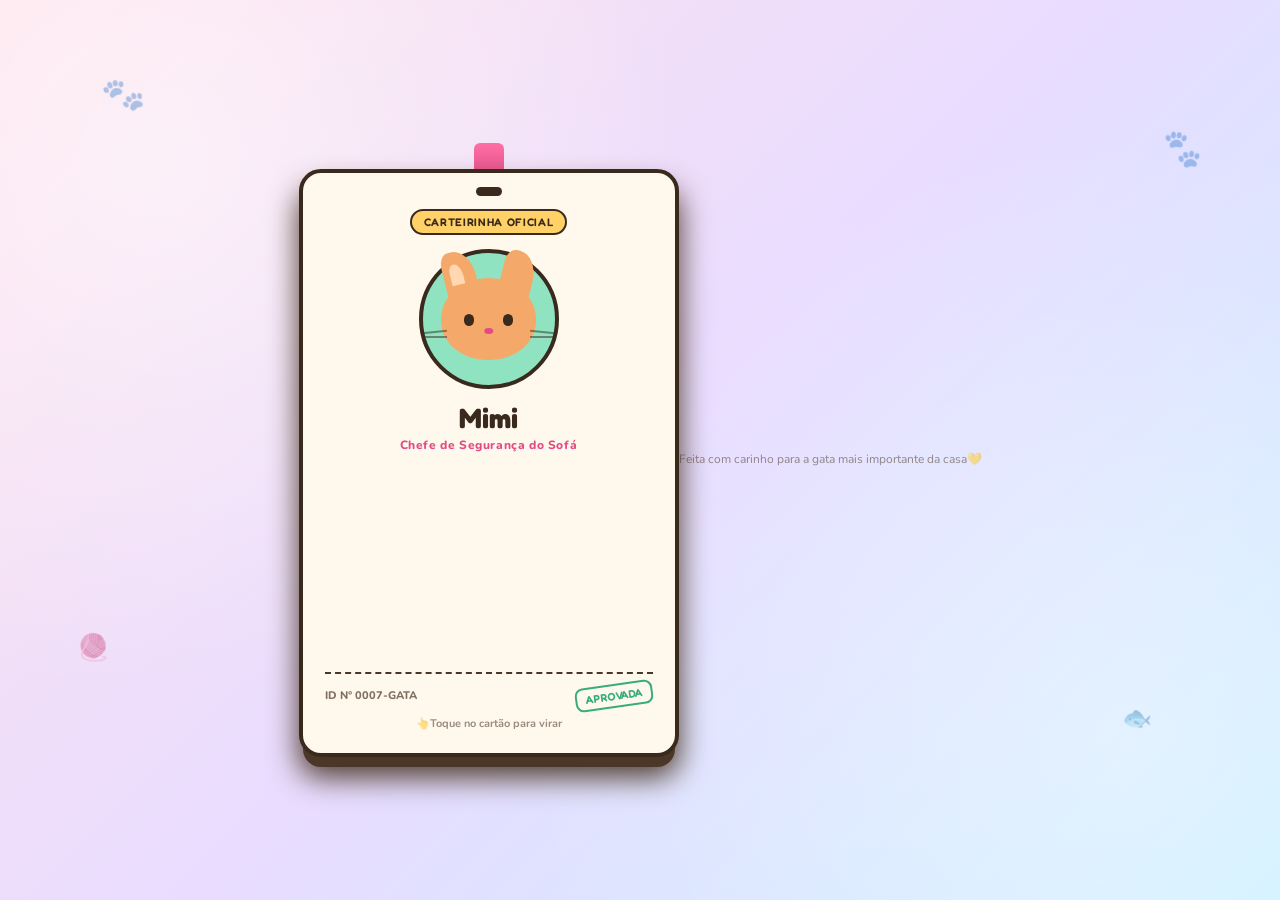
==== index.html @ 22e3a02c "carteirinha" ====
<!DOCTYPE html>
<html lang="pt-BR">
<head>
    <meta charset="UTF-8">
    <meta name="viewport" content="width=device-width, initial-scale=1.0">
    <title>Carteirinha Oficial da Gata</title>
    <link rel="preconnect" href="https://fonts.googleapis.com">
    <link rel="preconnect" href="https://fonts.gstatic.com" crossorigin>
    <link href="https://fonts.googleapis.com/css2?family=Fredoka:wght@500;600;700&family=Nunito:wght@400;600;700;800&display=swap" rel="stylesheet">
    <link rel="stylesheet" href="CSS/style.css">
</head>
<body>

    <div class="deco" style="transform: rotate(-10deg);">🐾</div>
    <div class="deco">🧶</div>
    <div class="deco" style="transform: rotate(12deg);">🐾</div>
    <div class="deco">🐟</div>
    
    <div>
        <div class="lanyard">
            <div class="lanyard-strap"></div>
        </div>

        <div class="stage">
            <div class="card" id="card">
                
                <!--FRENTE-->
                <div class="face front">
                    <div class="hole"></div>

                    <div class="eyebrow">
                        CARTEIRINHA OFICIAL
                    </div>

                    <div class="photo-wrap">
                        <div class="cat-face">
                            <div class="ear-inner l"></div>
                            <div class="ear-inner r"></div>

                            <div class="eye l"></div>
                            <div class="eye r"></div>

                            <div class="nose"></div>

                            <div class="whisk l1"></div>
                            <div class="whisk l2"></div>

                            <div class="whisk r1"></div>
                            <div class="whisk r2"></div>

                        </div>
                    </div>

                    <div class="cat-name">
                        Mimi
                    </div>

                    <div class="cat-title">
                        Chefe de Segurança do Sofá
                    </div>

                    <div class="id-row">
                        <span class="id-num">
                            ID N° 0007-GATA
                        </span>

                        <span class="stamp">
                            APROVADA
                        </span>
                    </div>

                    <div class="flip-hint">
                        👆Toque no cartão para virar
                    </div>
                </div>

                <!--VERSO-->
                <div class="face back">
                    <div class="hole"></div>

                    <div class="back-title">
                        🐾Dados Oficiais🐾
                    </div>

                    <div class="field">
                        <span>Raça</span>
                        <span>SRD (Sem Raça Definida)</span>
                    </div>

                    <div class="field">
                        <span>Nascimento</span>
                        <span>00/00/0000</span>
                    </div>

                    <div class="field">
                        <span>Cor</span>
                        <span>Laranja & Branco</span>
                    </div>

                    <div class="field">
                        <span>Tutor(a)</span>
                        <span>Guilherme</span>
                    </div>

                    <div class="field">
                        <span>Superpoder</span>
                        <span>Teletransporte p/ cozinha</span>
                    </div>

                    <div class="field">
                        <span>Comida Fav.</span>
                        <span>Petisco de atum</span>
                    </div>

                    <div class="qr"></div>

                    <div class="qr-label">
                        escaneie para ver as travessuras
                    </div>

                    <div class="sign">
                        <span class="sign-label">
                            ASSINATURA
                        </span>

                        <span class="paw-print">
                            🐾
                        </span>
                    </div>
                </div>
                
            </div>
        </div>
    </div>

    <footer>
        Feita com carinho para a gata mais importante da casa💛
    </footer>

    <script src="JS/script.js"></script>
</body>
</html>
---- CSS/style.css ----
:root{
    --cream:#FFF8EC;
    --lav:#E9DCFF;
    --pink:#FF6FA5;
    --pink-dark:#E14C86;
    --yellow:#FFD166;
    --mint:#8FE3C0;
    --cocoa:#4A3728;
    --cocoa-dark:#3A2A1E;
    --card-w: clamp(280px, 88vw, 380px);
}

*{
    box-sizing: border-box;
}

body {
    margin: 0;
    min-height: 100vh;
    display: flex;
    align-items: center;
    justify-content: center;
    font-family:'Nunito', sans-serif;
    color: var(--cocoa);
    background: 
    radial-gradient(circle at 12% 18%,
    rgba(255,255,255,.5)0, transparent 40%),
    radial-gradient(circle at 88% 82%,
    rgba(255,255,255,.4)0, transparent 45%),
    linear-gradient(135deg, #FFE3EC 0%, #E9DCFF 50%,
    #C9EFFF 100%);
    padding: 32px 16px;
    overflow-x: hidden;
    position: relative;
}

/* Decorações Flutuantes */

.deco{
    position: fixed;
    font-size: 34px;
    opacity: .35;
    animation: float 7s ease-in-out infinite;
    user-select: none;
    pointer-events: none;
}

.deco:nth-child(1){
    top: 8%;
    left: 8%;
    animation-delay: 0s;
}

.deco:nth-child(2){
    top: 70%;
    left: 6%;
    font-size: 26px;
    animation-delay: 1.2s;
}

.deco:nth-child(3){
    top: 14%;
    right: 6%;
    animation-delay: 6s;
}

.deco:nth-child(4){
    top: 78%;
    right: 10%;
    font-size: 24px;
    animation-delay: 2s;
}

@media (max-width:640px){
    .deco{
        display: none;
    }
}

@keyframes float{
    0%, 100%{
        transform: translateY(0) rotate(0deg);
    }

    50%{
        transform: translateY(0) rotate(0deg);
    }
}

.stage{
    perspective: 1600px;
    width: var(--card-w);
}

.lanyard{
    width: 100%;
    display: flex;
    justify-content: center;
    margin-bottom: -14px;
}

.lanyard-strap{
    width: 30px;
    height: 40px;
    background: linear-gradient(180deg, var(--pink), var(--pink-dark));
    border-radius: 6px 6px 0 0;
    position: relative;
    z-index: 0;
}

.card{
    width: 100%;
    aspect-ratio: 5.5 / 8.5;
    position: relative;
    transform-style: preserve-3d;
    transition: transform .7s cubic-bezier(.2, .8, .2, 1);
    cursor: pointer;
    z-index: 1;
}

.card.flipped{
    transform: rotateY(180deg);
}

.face{
    position: absolute;
    inset: 0;
    -webkit-backface-visibility: hidden;
    backface-visibility: hidden;
    border-radius: 22px;
    background: var(--cream);
    border: 4px solid var(--cocoa-dark);
    box-shadow: 0 14px 0 -4px rgba(74, 55, 40, 15), 0 20px 30px rgba(74, 55, 40, 25);
    padding: clamp(14px, 4vw, 22px);
    display: flex;
    flex-direction: column;
}

.hole {
    position: absolute;
    top: 14px;
    left: 50%;
    transform: translateX(-50%);
    width: 26px;
    height: 9px;
    background: var(--cocoa-dark);
    border-radius: 6px;
    z-index: 2;
}

/*------ FRENTE-----*/

.eyebrow{
    align-self: center;
    background: var(--yellow);
    color: var(--cocoa-dark);
    font-family: 'Fredoka', sans-serif;
    font-weight: 600;
    font-size: 11px;
    letter-spacing: .06em;
    padding: 4px 12px;
    border-radius: 999px;
    border: 2px solid var(--cocoa-dark);
    margin-top: 14px;
}

.photo-wrap{
    margin: 14px auto 6px;
    width: clamp(110px, 34vw, 140px);
    height: clamp(110px, 34vw, 140px);
    border-radius: 50%;
    background: var(--mint);
    border: 4px solid var(--cocoa-dark);
    display: flex;
    align-items: center;
    justify-content: center;
    position: relative;
}

.cat-face{
    width: 72%;
    height: 62%;
    background: #F4A96B;
    border-radius: 50% 50% 48% 48%;
    position: relative;
}

.cat-face::before,
.cat-face::after{
    content: "";
    position: absolute;
    top: -34%;
    width: 34%;
    height: 55%;
    background: #F4A96B;
    border-radius: 30% 60% 0 0;
}

.cat-face::before{ left: 2%; transform: rotate(-14deg);}
.cat-face::after{ right: 2%; transform: rotate(14deg);
}

.ear-inner{
    position: absolute;
    top: -18%;
    width: 14%;
    height: 26%;
    background: #FFD7B0;
    border-radius: 40% 60% 0 0;    
}

.ear-inner.l{
    left: 9%;
    transform: rotate(-14deg);
}

.ear-inner.r{
    right: 9%;
    transform: rotate(14deg);
}

.eye{
    position: absolute;
    top: 44%;
    width: 11%;
    height: 14%;
    background: var(--cocoa-dark);
    border-radius: 50%;
}

.eye.l{
    left: 24%;
}

.eye.r{
    right: 24%;
}

.nose{
    position: absolute;
    top: 60%;
    left: 50%;
    transform: translateX(-50%);
    width: 10%;
    height: 8%;
    background: var(--pink-dark);
    border-radius: 50%;
}

.whisk{
    position: absolute;
    width: 26%;
    height: 2px;
    background: var(--cocoa-dark);
    opacity: .5;
    top: 64%;
}

.whisk.l1{
    left: -20%;
    transform: rotate(-6deg);
}

.whisk.l2{
    left: -20%;
    top: 70%;
}

.whisk.r1{
    right: -20%;
    transform: rotate(6deg);
}

.whisk.r2{
    right: -20%;
    top: 70%;
}

.cat-name{
    font-family: 'Fredoka', sans-serif;
    font-weight: 700;
    font-size: clamp(22px, 6vw, 28px);
    text-align: center;
    margin: 6px 0 0;
    color: var(--cocoa-dark);
}

.cat-title{
    text-align: center;
    font-weight: 800;
    font-size: 12px;
    letter-spacing: .05em;
    color: var(--pink-dark);
    margin-top: 2px;
}

.id-row{
    margin-top: auto;
    display: flex;
    align-items: center;
    justify-content: space-between;
    border-top: 2px dashed rgba(74, 55, 40, 3);
    padding-top: 10px;
}

.id-num{
    font-weight: 800;
    font-size: 11px;
    color: var(--cocoa);
    opacity: .7;
}

.stamp{
    font-family: 'Fredoka', sans-serif;
    font-weight: 600;
    font-size: 11px;
    color: var(--mint);
    border: 2px solid var(--mint);
    border-radius: 8px;
    padding: 3px 8px;
    transform: rotate(-8deg);
    filter: brightness(.7) saturate(2);
}

.flip-hint{
    text-align: center;
    font-size: 11px;
    font-weight: 700;
    color: var(--cocoa);
    opacity: .55;
    margin-top: 8px;
}

/*-----VERSO----*/

.back{
    transform: rotateY(180deg);
    justify-content: flex-start;
}

.back-title{
    font-family: 'Fredoka', sans-serif;
    font-weight: 600;
    font-size: 14px;
    text-align: center;
    color: var(--cocoa-dark);
    margin: 12px 0 10px;
    letter-spacing: .03em;
}

.field{
    display: flex;
    justify-content: space-between;
    gap: 8px;
    padding: 6px 2px;
    border-bottom: 1px dashed rgba(74, 55, 40, 2);
    font-size: clamp(11px 3vw, 13px);
}

.field span:first-child{
    font-weight: 800;
    color: var(--pink-dark);
    white-space: nowrap;
}

.field span:last-child{
    text-align: right;
    font-weight: 600;
}

.qr{
    align-self: center;
    margin-top: 10px;
    width: 64px;
    height: 64px;
    background: repeating-conic-gradient(var(--cocoa-dark)
    0% 25%, transparent 0% 50%);
    background-size: 12px 12px;
    border: 3px solid var(--cocoa-dark);
    border-radius: 6px;
}

.qr-label{
    text-align: center;
    font-size: 10px;
    font-weight: 700;
    opacity: .6;
    margin-top: 4px;
}

.sign{
    margin-top: auto;
    display: flex;
    align-items: center;
    justify-content: space-between;
    border-top: 2px dashed rgba(74, 55, 40, .3);
    padding-top: 8px;
}

.sign-label{
    font-size: 10px;
    font-width: 800;
    opacity: .6;
}

.paw-print{
    font-size: 20px;
}

footer{
    text-align: center;
    margin-top: 18px;
    font-size: 12px;
    color: var(--cocoa);
    opacity: .55;
}

@media (prefers-reduced-motion: reduce){
    .deco{
        animation: none;
    }

    .card{
        transition: none;
    }
}
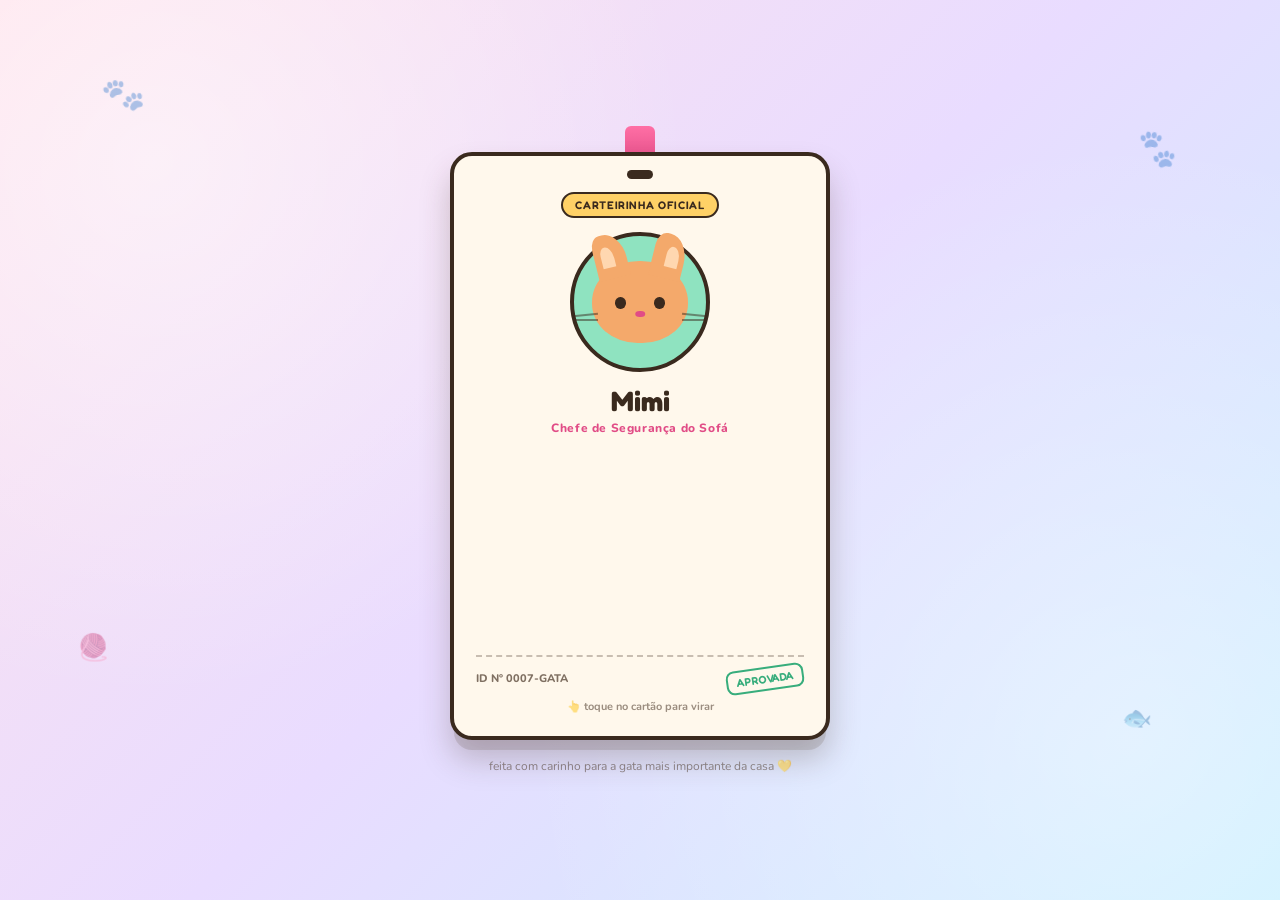
==== commit da7d0b68: "ajuste css" ====
--- a/index.html
+++ b/index.html
@@ -11,132 +11,71 @@
 </head>
 <body>
 
-    <div class="deco" style="transform: rotate(-10deg);">🐾</div>
-    <div class="deco">🧶</div>
-    <div class="deco" style="transform: rotate(12deg);">🐾</div>
-    <div class="deco">🐟</div>
-    
-    <div>
-        <div class="lanyard">
-            <div class="lanyard-strap"></div>
+<div class="deco" style="transform:rotate(-10deg);">🐾</div>
+  <div class="deco">🧶</div>
+  <div class="deco" style="transform:rotate(12deg);">🐾</div>
+  <div class="deco">🐟</div>
+
+  <div>
+    <div class="lanyard"><div class="lanyard-strap"></div></div>
+
+    <div class="stage">
+      <div class="card" id="card">
+        <!-- FRENTE -->
+        <div class="face front">
+          <div class="hole"></div>
+          <div class="eyebrow">CARTEIRINHA OFICIAL</div>
+
+          <div class="photo-wrap">
+            <div class="cat-face">
+              <div class="ear-inner l"></div>
+              <div class="ear-inner r"></div>
+              <div class="eye l"></div>
+              <div class="eye r"></div>
+              <div class="nose"></div>
+              <div class="whisk l1"></div>
+              <div class="whisk l2"></div>
+              <div class="whisk r1"></div>
+              <div class="whisk r2"></div>
+            </div>
+          </div>
+
+          <div class="cat-name">Mimi</div>
+          <div class="cat-title">Chefe de Segurança do Sofá</div>
+
+          <div class="id-row">
+            <span class="id-num">ID Nº 0007-GATA</span>
+            <span class="stamp">APROVADA</span>
+          </div>
+          <div class="flip-hint">👆 toque no cartão para virar</div>
         </div>
 
-        <div class="stage">
-            <div class="card" id="card">
-                
-                <!--FRENTE-->
-                <div class="face front">
-                    <div class="hole"></div>
+        <!-- VERSO -->
+        <div class="face back">
+          <div class="hole"></div>
+          <div class="back-title">🐾 Dados Oficiais 🐾</div>
 
-                    <div class="eyebrow">
-                        CARTEIRINHA OFICIAL
-                    </div>
+          <div class="field"><span>Raça</span><span>SRD (Sem Raça Definida)</span></div>
+          <div class="field"><span>Nascimento</span><span>00/00/0000</span></div>
+          <div class="field"><span>Cor</span><span>Laranja & branco</span></div>
+          <div class="field"><span>Tutor(a)</span><span>Guilherme</span></div>
+          <div class="field"><span>Superpoder</span><span>Teletransporte p/ cozinha</span></div>
+          <div class="field"><span>Comida fav.</span><span>Petisco de atum</span></div>
 
-                    <div class="photo-wrap">
-                        <div class="cat-face">
-                            <div class="ear-inner l"></div>
-                            <div class="ear-inner r"></div>
+          <div class="qr"></div>
+          <div class="qr-label">escaneie para ver as travessuras</div>
 
-                            <div class="eye l"></div>
-                            <div class="eye r"></div>
-
-                            <div class="nose"></div>
-
-                            <div class="whisk l1"></div>
-                            <div class="whisk l2"></div>
-
-                            <div class="whisk r1"></div>
-                            <div class="whisk r2"></div>
-
-                        </div>
-                    </div>
-
-                    <div class="cat-name">
-                        Mimi
-                    </div>
-
-                    <div class="cat-title">
-                        Chefe de Segurança do Sofá
-                    </div>
-
-                    <div class="id-row">
-                        <span class="id-num">
-                            ID N° 0007-GATA
-                        </span>
-
-                        <span class="stamp">
-                            APROVADA
-                        </span>
-                    </div>
-
-                    <div class="flip-hint">
-                        👆Toque no cartão para virar
-                    </div>
-                </div>
-
-                <!--VERSO-->
-                <div class="face back">
-                    <div class="hole"></div>
-
-                    <div class="back-title">
-                        🐾Dados Oficiais🐾
-                    </div>
-
-                    <div class="field">
-                        <span>Raça</span>
-                        <span>SRD (Sem Raça Definida)</span>
-                    </div>
-
-                    <div class="field">
-                        <span>Nascimento</span>
-                        <span>00/00/0000</span>
-                    </div>
-
-                    <div class="field">
-                        <span>Cor</span>
-                        <span>Laranja & Branco</span>
-                    </div>
-
-                    <div class="field">
-                        <span>Tutor(a)</span>
-                        <span>Guilherme</span>
-                    </div>
-
-                    <div class="field">
-                        <span>Superpoder</span>
-                        <span>Teletransporte p/ cozinha</span>
-                    </div>
-
-                    <div class="field">
-                        <span>Comida Fav.</span>
-                        <span>Petisco de atum</span>
-                    </div>
-
-                    <div class="qr"></div>
-
-                    <div class="qr-label">
-                        escaneie para ver as travessuras
-                    </div>
-
-                    <div class="sign">
-                        <span class="sign-label">
-                            ASSINATURA
-                        </span>
-
-                        <span class="paw-print">
-                            🐾
-                        </span>
-                    </div>
-                </div>
-                
-            </div>
+          <div class="sign">
+            <span class="sign-label">ASSINATURA</span>
+            <span class="paw-print">🐾</span>
+          </div>
         </div>
+      </div>
     </div>
 
-    <footer>
-        Feita com carinho para a gata mais importante da casa💛
-    </footer>
-
+    <footer>feita com carinho para a gata mais importante da casa 💛</footer>
+  </div>
+    
     <script src="JS/script.js"></script>
 </body>
 </html>
--- a/CSS/style.css
+++ b/CSS/style.css
@@ -8,419 +8,307 @@
     --cocoa:#4A3728;
     --cocoa-dark:#3A2A1E;
     --card-w: clamp(280px, 88vw, 380px);
-}
-
-*{
-    box-sizing: border-box;
-}
-
-body {
-    margin: 0;
-    min-height: 100vh;
-    display: flex;
-    align-items: center;
-    justify-content: center;
+  }
+
+  *{ box-sizing:border-box; }
+
+  body{
+    margin:0;
+    min-height:100vh;
+    display:flex;
+    align-items:center;
+    justify-content:center;
     font-family:'Nunito', sans-serif;
-    color: var(--cocoa);
-    background: 
-    radial-gradient(circle at 12% 18%,
-    rgba(255,255,255,.5)0, transparent 40%),
-    radial-gradient(circle at 88% 82%,
-    rgba(255,255,255,.4)0, transparent 45%),
-    linear-gradient(135deg, #FFE3EC 0%, #E9DCFF 50%,
-    #C9EFFF 100%);
+    color:var(--cocoa);
+    background:
+      radial-gradient(circle at 12% 18%, rgba(255,255,255,.5) 0, transparent 40%),
+      radial-gradient(circle at 88% 82%, rgba(255,255,255,.4) 0, transparent 45%),
+      linear-gradient(135deg, #FFE3EC 0%, #E9DCFF 50%, #C9EFFF 100%);
     padding: 32px 16px;
-    overflow-x: hidden;
-    position: relative;
-}
-
-/* Decorações Flutuantes */
-
-.deco{
-    position: fixed;
+    overflow-x:hidden;
+    position:relative;
+  }
+
+  /* decorações flutuantes */
+  .deco{
+    position:fixed;
     font-size: 34px;
-    opacity: .35;
+    opacity:.35;
     animation: float 7s ease-in-out infinite;
-    user-select: none;
-    pointer-events: none;
-}
-
-.deco:nth-child(1){
-    top: 8%;
-    left: 8%;
-    animation-delay: 0s;
-}
-
-.deco:nth-child(2){
-    top: 70%;
-    left: 6%;
-    font-size: 26px;
-    animation-delay: 1.2s;
-}
-
-.deco:nth-child(3){
-    top: 14%;
-    right: 6%;
-    animation-delay: 6s;
-}
-
-.deco:nth-child(4){
-    top: 78%;
-    right: 10%;
-    font-size: 24px;
-    animation-delay: 2s;
-}
-
-@media (max-width:640px){
-    .deco{
-        display: none;
-    }
-}
-
-@keyframes float{
-    0%, 100%{
-        transform: translateY(0) rotate(0deg);
-    }
-
-    50%{
-        transform: translateY(0) rotate(0deg);
-    }
-}
-
-.stage{
+    user-select:none;
+    pointer-events:none;
+  }
+  .deco:nth-child(1){ top:8%; left:8%; animation-delay:0s; }
+  .deco:nth-child(2){ top:70%; left:6%; font-size:26px; animation-delay:1.2s; }
+  .deco:nth-child(3){ top:14%; right:8%; animation-delay:.6s; }
+  .deco:nth-child(4){ top:78%; right:10%; font-size:24px; animation-delay:2s; }
+  @media (max-width: 640px){ .deco{ display:none; } }
+
+  @keyframes float{
+    0%,100%{ transform: translateY(0) rotate(0deg); }
+    50%{ transform: translateY(-16px) rotate(8deg); }
+  }
+
+  .stage{
     perspective: 1600px;
     width: var(--card-w);
-}
-
-.lanyard{
+  }
+
+  .lanyard{
     width: 100%;
-    display: flex;
-    justify-content: center;
-    margin-bottom: -14px;
-}
-
-.lanyard-strap{
+    display:flex;
+    justify-content:center;
+    margin-bottom:-14px;
+  }
+  .lanyard-strap{
     width: 30px;
     height: 40px;
     background: linear-gradient(180deg, var(--pink), var(--pink-dark));
     border-radius: 6px 6px 0 0;
-    position: relative;
-    z-index: 0;
-}
-
-.card{
-    width: 100%;
+    position:relative;
+    z-index:0;
+  }
+
+  .card{
+    width:100%;
     aspect-ratio: 5.5 / 8.5;
-    position: relative;
+    position:relative;
     transform-style: preserve-3d;
-    transition: transform .7s cubic-bezier(.2, .8, .2, 1);
-    cursor: pointer;
-    z-index: 1;
-}
-
-.card.flipped{
-    transform: rotateY(180deg);
-}
-
-.face{
-    position: absolute;
-    inset: 0;
-    -webkit-backface-visibility: hidden;
-    backface-visibility: hidden;
+    transition: transform .7s cubic-bezier(.2,.8,.2,1);
+    cursor:pointer;
+    z-index:1;
+  }
+  .card.flipped{ transform: rotateY(180deg); }
+
+  .face{
+    position:absolute;
+    inset:0;
+    -webkit-backface-visibility:hidden;
+    backface-visibility:hidden;
     border-radius: 22px;
     background: var(--cream);
     border: 4px solid var(--cocoa-dark);
-    box-shadow: 0 14px 0 -4px rgba(74, 55, 40, 15), 0 20px 30px rgba(74, 55, 40, 25);
+    box-shadow: 0 14px 0 -4px rgba(74,55,40,.15), 0 20px 30px rgba(74,55,40,.25);
     padding: clamp(14px, 4vw, 22px);
-    display: flex;
-    flex-direction: column;
-}
-
-.hole {
-    position: absolute;
-    top: 14px;
-    left: 50%;
-    transform: translateX(-50%);
-    width: 26px;
-    height: 9px;
-    background: var(--cocoa-dark);
-    border-radius: 6px;
-    z-index: 2;
-}
-
-/*------ FRENTE-----*/
-
-.eyebrow{
-    align-self: center;
-    background: var(--yellow);
-    color: var(--cocoa-dark);
-    font-family: 'Fredoka', sans-serif;
-    font-weight: 600;
-    font-size: 11px;
-    letter-spacing: .06em;
+    display:flex;
+    flex-direction:column;
+  }
+
+  .hole{
+    position:absolute;
+    top:14px; left:50%;
+    transform:translateX(-50%);
+    width:26px; height:9px;
+    background:var(--cocoa-dark);
+    border-radius:6px;
+    z-index:2;
+  }
+
+  /* ---------- FRENTE ---------- */
+  .eyebrow{
+    align-self:center;
+    background:var(--yellow);
+    color:var(--cocoa-dark);
+    font-family:'Fredoka', sans-serif;
+    font-weight:600;
+    font-size:11px;
+    letter-spacing:.06em;
     padding: 4px 12px;
     border-radius: 999px;
     border: 2px solid var(--cocoa-dark);
     margin-top: 14px;
-}
-
-.photo-wrap{
+  }
+
+  .photo-wrap{
     margin: 14px auto 6px;
     width: clamp(110px, 34vw, 140px);
     height: clamp(110px, 34vw, 140px);
-    border-radius: 50%;
+    border-radius:50%;
     background: var(--mint);
     border: 4px solid var(--cocoa-dark);
-    display: flex;
-    align-items: center;
-    justify-content: center;
-    position: relative;
-}
-
-.cat-face{
+    display:flex;
+    align-items:center;
+    justify-content:center;
+    position:relative;
+  }
+
+  /* gatinha desenhada em CSS */
+  .cat-face{
     width: 72%;
     height: 62%;
     background: #F4A96B;
     border-radius: 50% 50% 48% 48%;
-    position: relative;
-}
-
-.cat-face::before,
-.cat-face::after{
-    content: "";
-    position: absolute;
-    top: -34%;
+    position:relative;
+  }
+  .cat-face::before, .cat-face::after{
+    content:"";
+    position:absolute;
+    top:-34%;
     width: 34%;
     height: 55%;
-    background: #F4A96B;
+    background:#F4A96B;
     border-radius: 30% 60% 0 0;
-}
-
-.cat-face::before{ left: 2%; transform: rotate(-14deg);}
-.cat-face::after{ right: 2%; transform: rotate(14deg);
-}
-
-.ear-inner{
-    position: absolute;
-    top: -18%;
-    width: 14%;
-    height: 26%;
-    background: #FFD7B0;
-    border-radius: 40% 60% 0 0;    
-}
-
-.ear-inner.l{
-    left: 9%;
-    transform: rotate(-14deg);
-}
-
-.ear-inner.r{
-    right: 9%;
-    transform: rotate(14deg);
-}
-
-.eye{
-    position: absolute;
-    top: 44%;
-    width: 11%;
-    height: 14%;
+  }
+  .cat-face::before{ left:2%; transform: rotate(-14deg); }
+  .cat-face::after{ right:2%; transform: rotate(14deg); }
+  .ear-inner{
+    position:absolute; top:-18%;
+    width: 14%; height: 26%;
+    background:#FFD7B0;
+    border-radius: 40% 60% 0 0;
+    z-index: 1;
+  }
+  .ear-inner.l{ left:9%; transform: rotate(-14deg); }
+  .ear-inner.r{ right:9%; transform: rotate(14deg); }
+  .eye{
+    position:absolute; top:44%;
+    width:11%; height:14%;
+    background:var(--cocoa-dark);
+    border-radius:50%;
+  }
+  .eye.l{ left:24%; } .eye.r{ right:24%; }
+  .nose{
+    position:absolute; top:60%; left:50%;
+    transform:translateX(-50%);
+    width:10%; height:8%;
+    background:var(--pink-dark);
+    border-radius: 50% 50% 50% 50%;
+  }
+  .whisk{
+    position:absolute;
+    width:26%; height:2px;
     background: var(--cocoa-dark);
-    border-radius: 50%;
-}
-
-.eye.l{
-    left: 24%;
-}
-
-.eye.r{
-    right: 24%;
-}
-
-.nose{
-    position: absolute;
-    top: 60%;
-    left: 50%;
-    transform: translateX(-50%);
-    width: 10%;
-    height: 8%;
-    background: var(--pink-dark);
-    border-radius: 50%;
-}
-
-.whisk{
-    position: absolute;
-    width: 26%;
-    height: 2px;
-    background: var(--cocoa-dark);
-    opacity: .5;
-    top: 64%;
-}
-
-.whisk.l1{
-    left: -20%;
-    transform: rotate(-6deg);
-}
-
-.whisk.l2{
-    left: -20%;
-    top: 70%;
-}
-
-.whisk.r1{
-    right: -20%;
-    transform: rotate(6deg);
-}
-
-.whisk.r2{
-    right: -20%;
-    top: 70%;
-}
-
-.cat-name{
-    font-family: 'Fredoka', sans-serif;
-    font-weight: 700;
+    opacity:.5;
+    top:64%;
+  }
+  .whisk.l1{ left:-20%; transform:rotate(-6deg); }
+  .whisk.l2{ left:-20%; top:70%; }
+  .whisk.r1{ right:-20%; transform:rotate(6deg); }
+  .whisk.r2{ right:-20%; top:70%; }
+
+  .cat-name{
+    font-family:'Fredoka', sans-serif;
+    font-weight:700;
     font-size: clamp(22px, 6vw, 28px);
-    text-align: center;
+    text-align:center;
     margin: 6px 0 0;
     color: var(--cocoa-dark);
-}
-
-.cat-title{
-    text-align: center;
-    font-weight: 800;
+  }
+  .cat-title{
+    text-align:center;
+    font-weight:800;
     font-size: 12px;
-    letter-spacing: .05em;
+    letter-spacing:.05em;
     color: var(--pink-dark);
-    margin-top: 2px;
-}
-
-.id-row{
-    margin-top: auto;
-    display: flex;
-    align-items: center;
-    justify-content: space-between;
-    border-top: 2px dashed rgba(74, 55, 40, 3);
-    padding-top: 10px;
-}
-
-.id-num{
-    font-weight: 800;
-    font-size: 11px;
+    margin-top:2px;
+  }
+
+  .id-row{
+    margin-top:auto;
+    display:flex;
+    align-items:center;
+    justify-content:space-between;
+    border-top: 2px dashed rgba(74,55,40,.3);
+    padding-top:10px;
+  }
+  .id-num{
+    font-family:'Nunito', sans-serif;
+    font-weight:800;
+    font-size:11px;
     color: var(--cocoa);
-    opacity: .7;
-}
-
-.stamp{
-    font-family: 'Fredoka', sans-serif;
-    font-weight: 600;
-    font-size: 11px;
+    opacity:.7;
+  }
+  .stamp{
+    font-family:'Fredoka', sans-serif;
+    font-weight:600;
+    font-size:11px;
     color: var(--mint);
-    border: 2px solid var(--mint);
-    border-radius: 8px;
-    padding: 3px 8px;
+    border:2px solid var(--mint);
+    border-radius:8px;
+    padding:3px 8px;
     transform: rotate(-8deg);
     filter: brightness(.7) saturate(2);
-}
-
-.flip-hint{
-    text-align: center;
-    font-size: 11px;
-    font-weight: 700;
+  }
+
+  .flip-hint{
+    text-align:center;
+    font-size:11px;
+    font-weight:700;
     color: var(--cocoa);
-    opacity: .55;
-    margin-top: 8px;
-}
-
-/*-----VERSO----*/
-
-.back{
+    opacity:.55;
+    margin-top:8px;
+  }
+
+  /* ---------- VERSO ---------- */
+  .back{
     transform: rotateY(180deg);
-    justify-content: flex-start;
-}
-
-.back-title{
-    font-family: 'Fredoka', sans-serif;
-    font-weight: 600;
-    font-size: 14px;
-    text-align: center;
+    justify-content:flex-start;
+  }
+  .back-title{
+    font-family:'Fredoka', sans-serif;
+    font-weight:600;
+    font-size:14px;
+    text-align:center;
     color: var(--cocoa-dark);
     margin: 12px 0 10px;
-    letter-spacing: .03em;
-}
-
-.field{
-    display: flex;
-    justify-content: space-between;
-    gap: 8px;
-    padding: 6px 2px;
-    border-bottom: 1px dashed rgba(74, 55, 40, 2);
-    font-size: clamp(11px 3vw, 13px);
-}
-
-.field span:first-child{
-    font-weight: 800;
+    letter-spacing:.03em;
+  }
+  .field{
+    display:flex;
+    justify-content:space-between;
+    gap:8px;
+    padding:6px 2px;
+    border-bottom: 1px dashed rgba(74,55,40,.2);
+    font-size: clamp(11px, 3vw, 13px);
+  }
+  .field span:first-child{
+    font-weight:800;
     color: var(--pink-dark);
-    white-space: nowrap;
-}
-
-.field span:last-child{
-    text-align: right;
-    font-weight: 600;
-}
-
-.qr{
-    align-self: center;
-    margin-top: 10px;
-    width: 64px;
-    height: 64px;
-    background: repeating-conic-gradient(var(--cocoa-dark)
-    0% 25%, transparent 0% 50%);
+    white-space:nowrap;
+  }
+  .field span:last-child{
+    text-align:right;
+    font-weight:600;
+  }
+
+  .qr{
+    align-self:center;
+    margin-top:10px;
+    width: 64px; height:64px;
+    background:
+      repeating-conic-gradient(var(--cocoa-dark) 0% 25%, transparent 0% 50%) ;
     background-size: 12px 12px;
-    border: 3px solid var(--cocoa-dark);
-    border-radius: 6px;
-}
-
-.qr-label{
-    text-align: center;
-    font-size: 10px;
-    font-weight: 700;
-    opacity: .6;
-    margin-top: 4px;
-}
-
-.sign{
-    margin-top: auto;
-    display: flex;
-    align-items: center;
-    justify-content: space-between;
-    border-top: 2px dashed rgba(74, 55, 40, .3);
-    padding-top: 8px;
-}
-
-.sign-label{
-    font-size: 10px;
-    font-width: 800;
-    opacity: .6;
-}
-
-.paw-print{
-    font-size: 20px;
-}
-
-footer{
-    text-align: center;
-    margin-top: 18px;
-    font-size: 12px;
+    border:3px solid var(--cocoa-dark);
+    border-radius:6px;
+  }
+  .qr-label{
+    text-align:center;
+    font-size:10px;
+    font-weight:700;
+    opacity:.6;
+    margin-top:4px;
+  }
+
+  .sign{
+    margin-top:auto;
+    display:flex;
+    align-items:center;
+    justify-content:space-between;
+    border-top: 2px dashed rgba(74,55,40,.3);
+    padding-top:8px;
+  }
+  .sign-label{ font-size:10px; font-weight:800; opacity:.6; }
+  .paw-print{ font-size:20px; }
+
+  footer{
+    text-align:center;
+    margin-top:18px;
+    font-size:12px;
     color: var(--cocoa);
-    opacity: .55;
-}
-
-@media (prefers-reduced-motion: reduce){
-    .deco{
-        animation: none;
-    }
-
-    .card{
-        transition: none;
-    }
-}+    opacity:.55;
+  }
+
+  @media (prefers-reduced-motion: reduce){
+    .deco{ animation:none; }
+    .card{ transition:none; }
+  }
